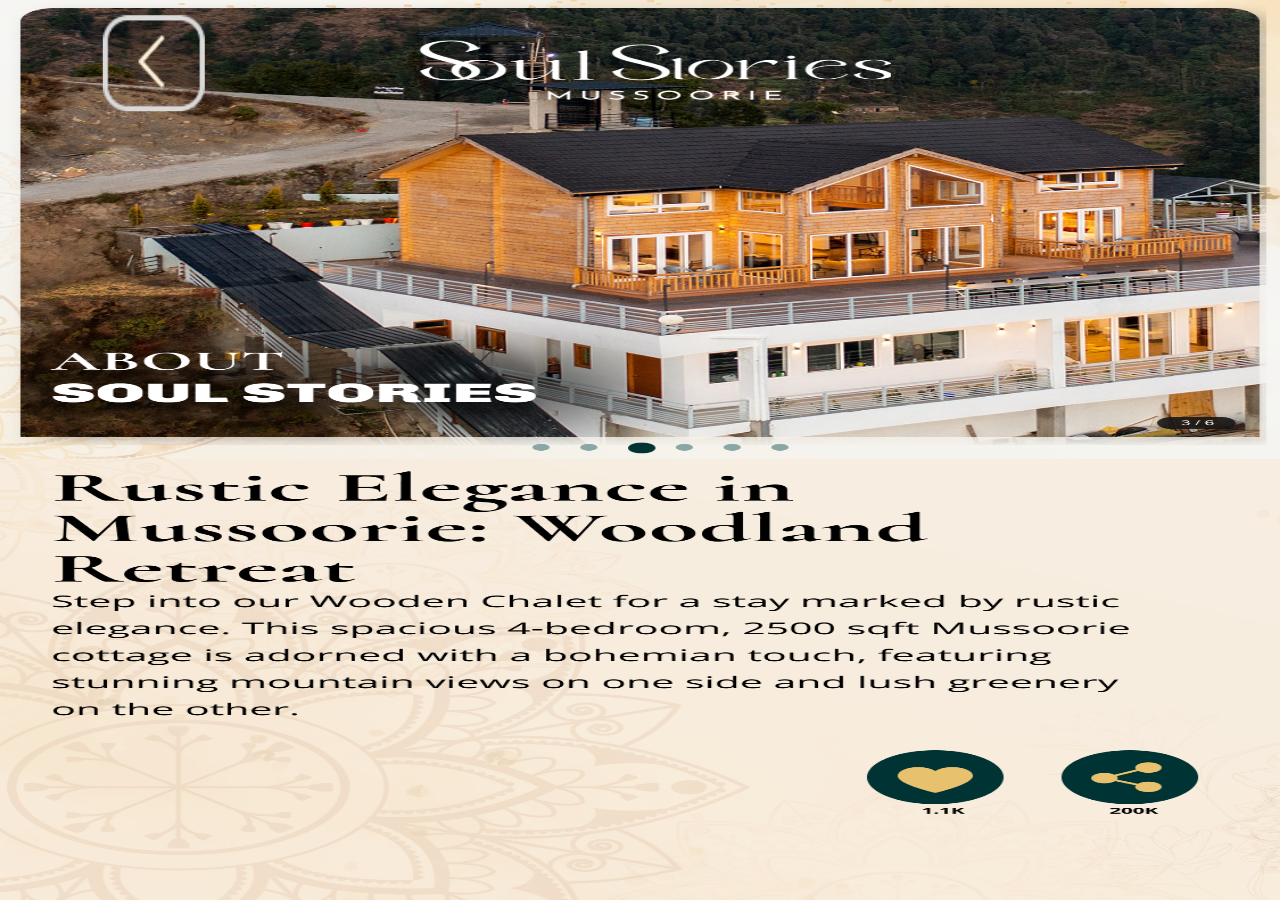
==== aboutsoulstories.html @ e8638905 "test" ====
<!DOCTYPE html>
<html lang="en">
<head>
    <meta charset="UTF-8">
    <meta name="viewport" content="width=device-width, initial-scale=1.0">
    <title>Your Webpage Title</title>
    <style>
       body {
    margin: 0;
    padding: 0;
    overflow: hidden;
    height: 100vh;
    background: url('./images/menu1/BG.png') center/cover no-repeat fixed;
    background-size: 100% 100%;
}


        #back {
            width: 8%;
    position: fixed;
    top: 7%;
    left: 12%;
    transform: translate(-50%, -50%);
    max-width: 100%;
    height: auto;
    z-index: 2;
        }
     
      
        #selfie{
            width: 46%;
    position: absolute;
    bottom: 20px;
    left: 50%;
    transform: translateX(-50%);
        }
    </style>
</head>
<body>
    <img src="./images/back.png" alt="Back" id="back" onclick="back()">
  
  
    <!-- <img src="./images/selfie.png" alt="Logo" id="selfie"> -->

    <script>
        function redirectToPage(page) {
            window.location.href = page;
        }
        function back(){
            window.location.href = "menu.html";  
        }
    </script>
</html>
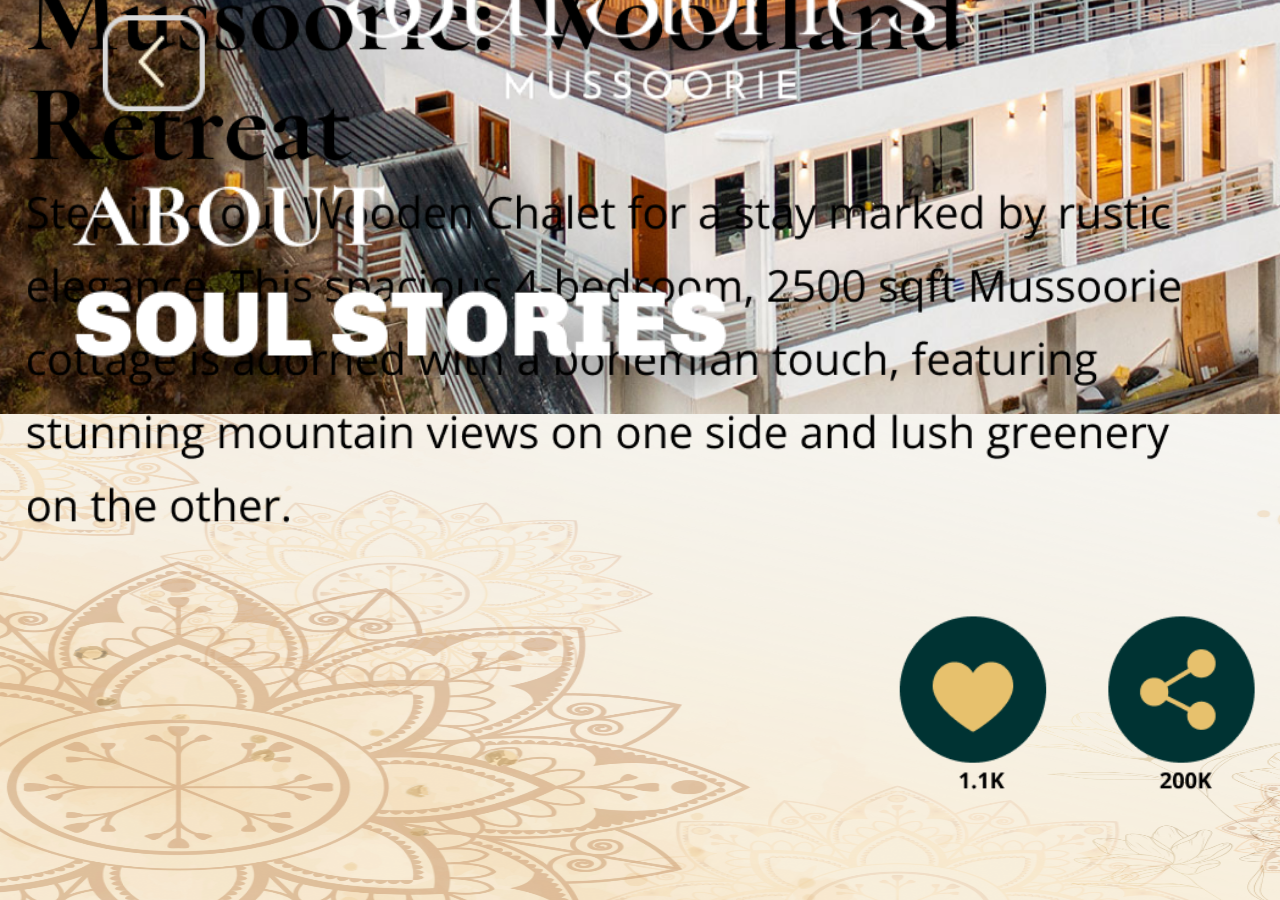
==== commit 45f4ab99: "def" ====
--- a/aboutsoulstories.html
+++ b/aboutsoulstories.html
@@ -10,7 +10,7 @@
     padding: 0;
     overflow: hidden;
     height: 100vh;
-    background: url('./images/menu1/BG.png') center/cover no-repeat fixed;
+    background: url('./images/menubg.png') center/cover no-repeat fixed;
     background-size: 100% 100%;
 }
 
@@ -27,10 +27,33 @@
         }
      
       
-        #selfie{
+        #img1{
             width: 46%;
     position: absolute;
-    bottom: 20px;
+    bottom: 88%;
+    left: 50%;
+    transform: translateX(-50%);
+    z-index: 2;
+        }
+        #img2{
+            width: 57%;
+    position: absolute;
+    bottom: 53%;
+    left: 31%;
+    transform: translateX(-50%);
+    z-index: 2;
+        }
+        #img3{
+            width: 100%;
+    position: absolute;
+    bottom: 54%;
+    left: 50%;
+    transform: translateX(-50%);
+        }
+        #img4{
+            width: 96%;
+    position: absolute;
+    bottom: 12%;
     left: 50%;
     transform: translateX(-50%);
         }
@@ -40,7 +63,10 @@
     <img src="./images/back.png" alt="Back" id="back" onclick="back()">
   
   
-    <!-- <img src="./images/selfie.png" alt="Logo" id="selfie"> -->
+    <img src="./images/menu1/img01.png" alt="Logo" id="img1">
+    <img src="./images/menu1/img02.png" alt="Logo" id="img2">
+    <img src="./images/menu1/img03.png" alt="Logo" id="img3">
+    <img src="./images/menu1/img04.png" alt="Logo" id="img4">
 
     <script>
         function redirectToPage(page) {
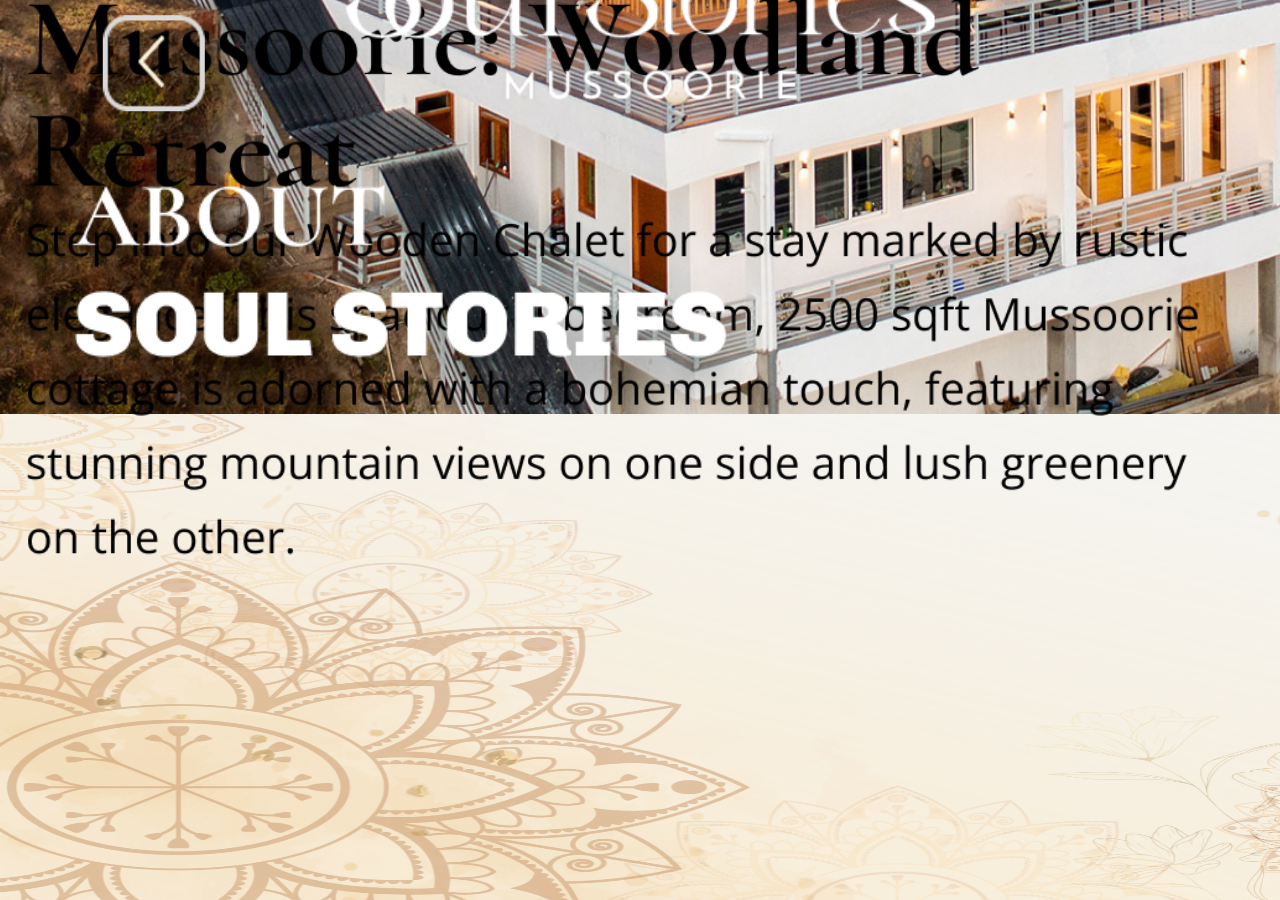
==== commit f9cbf387: "gfrd" ====
--- a/aboutsoulstories.html
+++ b/aboutsoulstories.html
@@ -8,7 +8,7 @@
        body {
     margin: 0;
     padding: 0;
-    overflow: hidden;
+    /* overflow: hidden; */
     height: 100vh;
     background: url('./images/menubg.png') center/cover no-repeat fixed;
     background-size: 100% 100%;
@@ -53,10 +53,19 @@
         #img4{
             width: 96%;
     position: absolute;
-    bottom: 12%;
+    bottom: 8%;
     left: 50%;
     transform: translateX(-50%);
         }
+        @media screen and (min-width: 503px) and (orientation: portrait) and (min-height: 695px) {
+            #img4 {
+    width: 96%;
+    position: absolute;
+    bottom: -5%;
+    left: 50%;
+    transform: translateX(-50%);
+}
+}
     </style>
 </head>
 <body>
